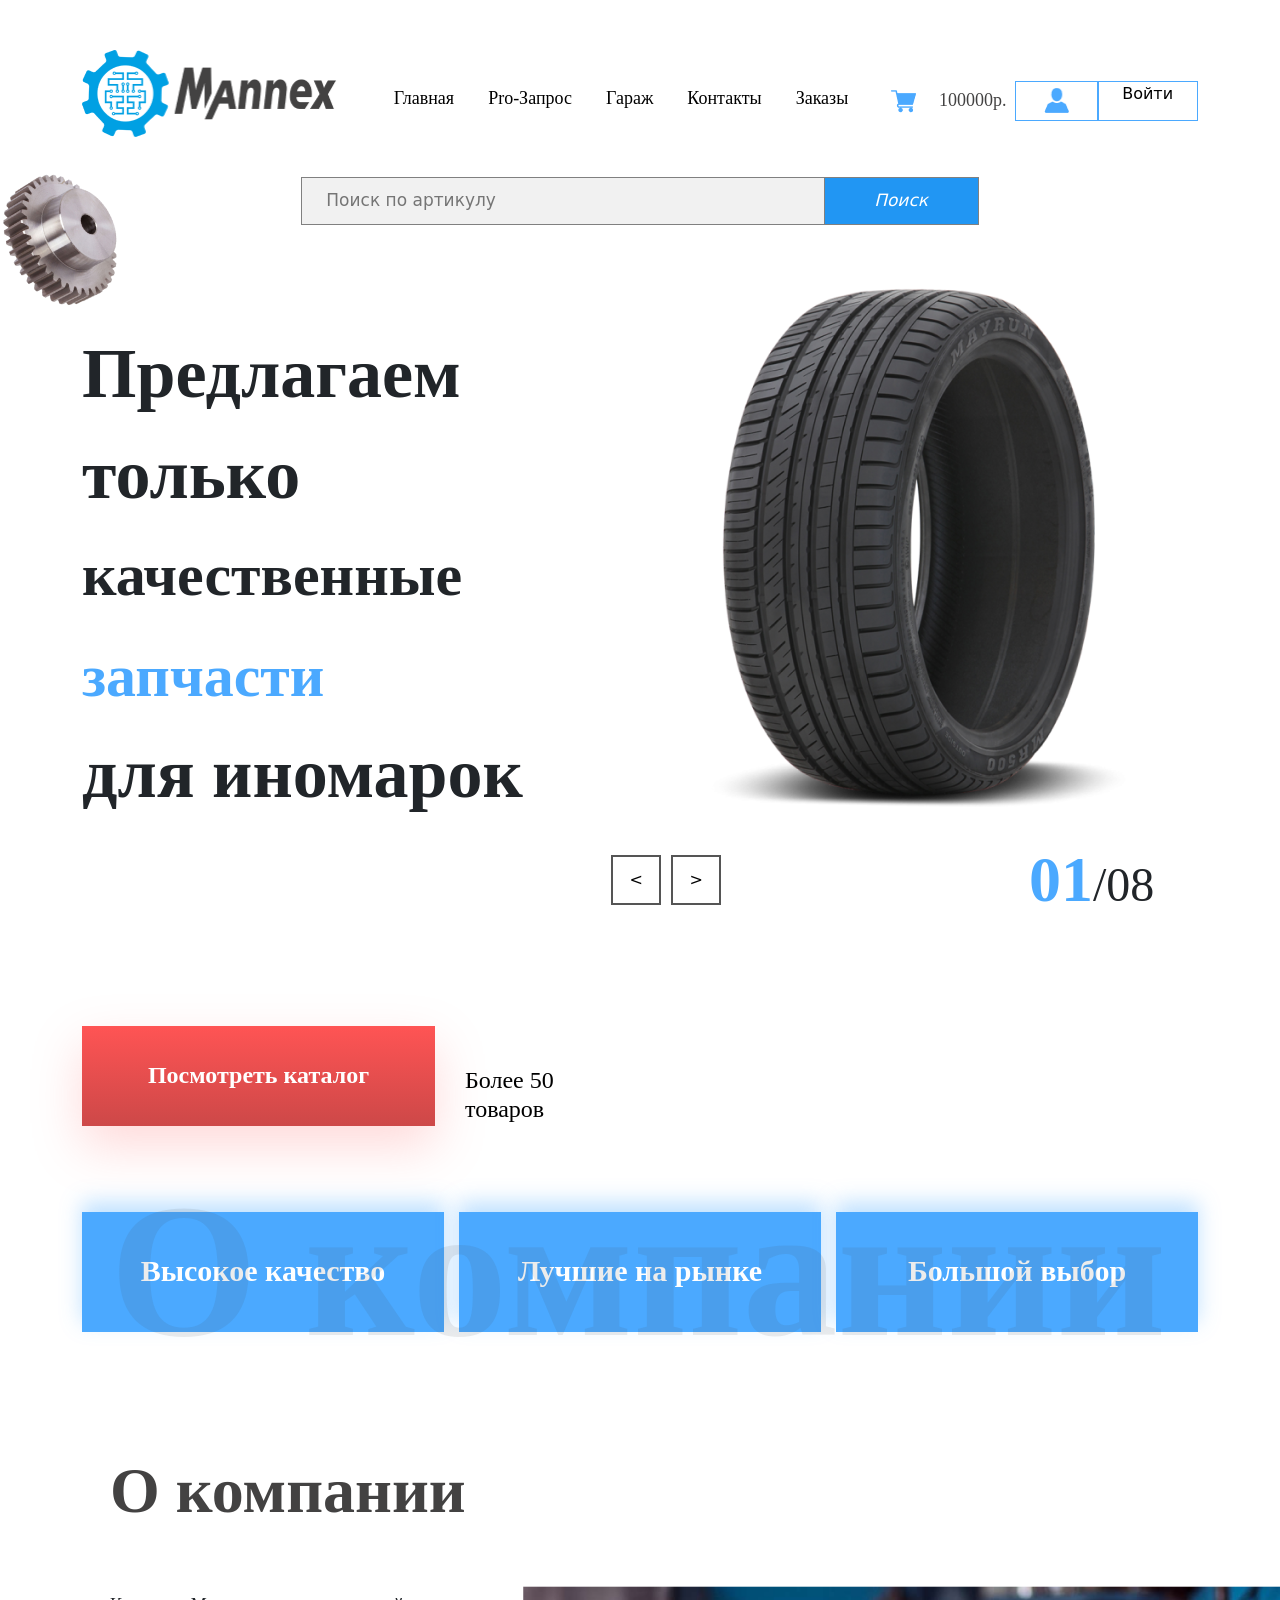
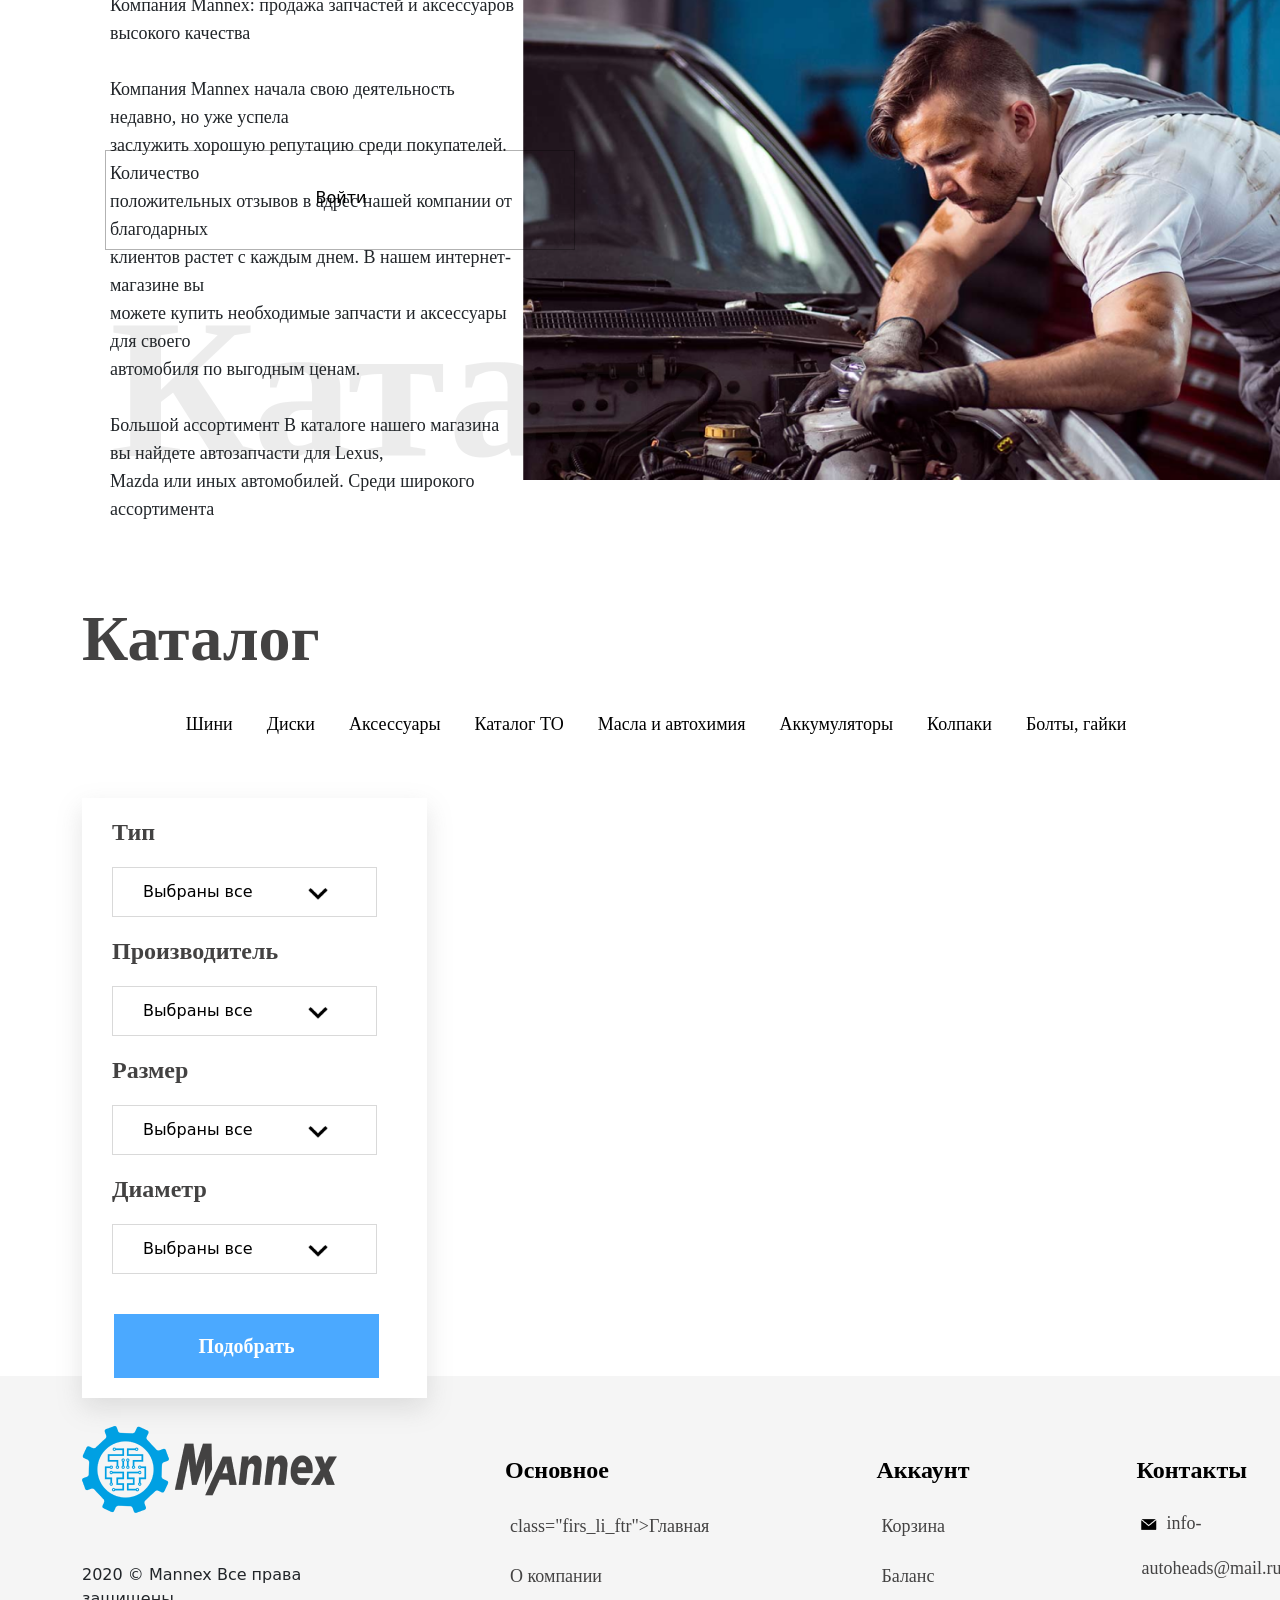
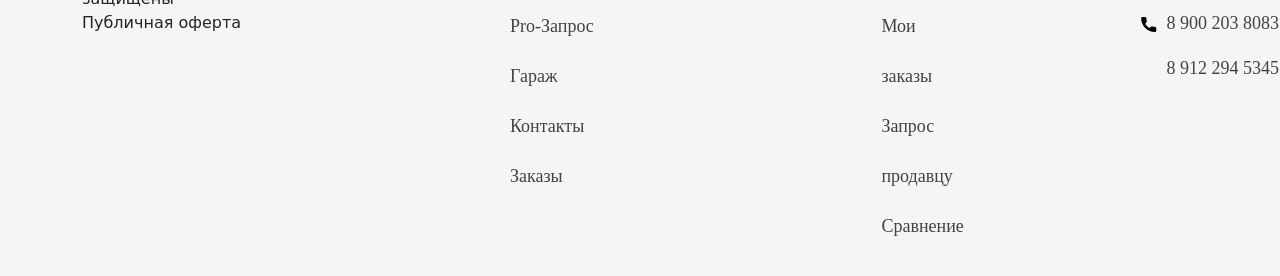
==== index.html @ ed773b3f "mannex" ====
<!DOCTYPE html>
<html lang="en">
<head>
    <meta charset="UTF-8">
    <meta http-equiv="X-UA-Compatible" content="IE=edge">
    <meta name="viewport" content="width=device-width, initial-scale=1.0">
    <link href="https://cdn.jsdelivr.net/npm/bootstrap@5.2.2/dist/css/bootstrap.min.css" rel="stylesheet" integrity="sha384-Zenh87qX5JnK2Jl0vWa8Ck2rdkQ2Bzep5IDxbcnCeuOxjzrPF/et3URy9Bv1WTRi" crossorigin="anonymous">
    <link href="https://fonts.googleapis.com/icon?family=Material+Icons" rel="stylesheet">
    <link rel="stylesheet" href="./Css/homepage.css">
    <title>Mannex</title>
</head>
<body>
    <header class="head_menu">
        <section class="container">
            <div class="menu">
                <div class="logo">
                    <img src="./img/Лого.png" alt="">
                </div>
                <div class="items">
                    <ul>
                        <a class="item_menu" href="/"><li>Главная</li></a>
                        <a class="item_menu" href=""><li>Pro-Запрос</li></a>
                        <a class="item_menu" href="./html/garage_input.html"><li>Гараж</li></a>
                        <a class="item_menu" href="./html/contact.html"> <li>Контакты </li></a>
                        <a class="item_menu" href="./html/empaty_basket.html"><li>Заказы</li></a>                    
                    </ul>
                </div>
                <div class="buy_btn">
                    <div class="mny">
                   <a class="magazin" href=""><img class="user_img2" src="./img/Корзина.png" alt=""></a> 
                   <a href="./html/balance.html" class="balance"><span class="monney">100000p.</span></a> 
                </div>
                    <span>&ensp;</span>
                    <div class="sing_user">
                      <a class="user" href="./html/myinfo.html"><img class="user_img" src="./img/user 1.png" alt=""></a>
                      <a class="sing" href=""><p>Войти</p></a>
                    </div>
                </div>
            </div>
            </div>
            <div class="search_input">
               <form class="example" >
                   <input type="text" placeholder="&ensp; Поиск по артикулу" name="search">
                   <button type="submit"><i>Поиск</i></button>
               </form>
            </div>
        </section> 
         <div class="element">
            <img src="./img/Эелемент.png" alt="">
        </div>
    </header>        
    <main class="container container_2">
        <div class="first_main">
            <div class="btn-h1">
            <h1 class="firs_info"><span class="h80px">Предлагаем только</span> <br>качественные <span class="blue_word">запчасти</span><span class="h80px"><br>для иномарок</h1></span>
            <div class="catalogue_item_1">
                <a class="catalogue_item_1_a" href=""><p>Посмотреть каталог</p></a>
                <a class="catalogue_item_1_a_2" href=""><p>Более 50 товаров</p></a>
            </div></div>
            <div class="product">
                <div class="slider">
                  <img class="slide-img" src="./img/Товар.png" />
                </div>
                <div class="slide-buttons">
                  <button class="prevslide">&#60;</button>
                  <button class="nextslide">&#62;</button>
                  <div class="count-of-slider"></div>
              </div>
                </div>
    </div>
    </div>  
    <div class="catalogue_item">

        <div class="catalogue_2">
            <a class="catalogue_item_2" href=""><p>Высокое качество</p></a>
            <a class="catalogue_item_2" href=""> <p>Лучшие на рынке</p></a>
            <a class="catalogue_item_2" href=""><p>Большой выбор</p></a>       
        </div>
    </div>
    </main>
    <section class=" conatiner_3">
        <div class="hidden_text">
            <h1>О компании</h1>
        </div> 
        <div class="info_1">
            <h1 class="info_1_h1">О компании</h1>
            <br>
            <div class="just">
            <p class="info_1_p">Компания Mannex: продажа запчастей и аксессуаров высокого качества <br>
                        <br>
                Компания Mannex начала свою деятельность недавно, но уже успела <br>
                 заслужить хорошую репутацию среди покупателей. Количество <br>
                  положительных отзывов в адрес нашей компании от благодарных <br>
                   клиентов растет с каждым днем. В нашем интернет-магазине вы <br>
                    можете купить необходимые запчасти и аксессуары для своего <br>
                     автомобиля по выгодным ценам. <br>
                <br>
                Большой ассортимент
                
                В каталоге нашего магазина вы найдете автозапчасти для Lexus, <br>
                 Mazda или иных автомобилей. Среди широкого ассортимента</p>
       <div class="photo_info_1">
            <img src="./img/Фото.png" alt="">
        </div> 
      </div>
      <div class="read_more"><a class="read_more_a" href=""><p>Войти</p></a></div>
    </div>
    </section>
    <section class="container">
        <div class="hidden_text_two">
            <h1>Каталог</h1>
        </div>
        <div class="info_2">
            <h1 class="info_2_h1">Каталог</h1>
        </div>
        <div class="menu_item_two">
            <ul class="item_two">
                <a class="item_two_a" href=""><li class="item_two_li">Шини</li></a>
                <a class="item_two_a" href=""><li class="item_two_li">Диски</li></a>           
                <a class="item_two_a"  href=""><li class="item_two_li">Аксессуары</li></a>
                <a class="item_two_a" href=""><li class="item_two_li">Каталог ТО </li></a>
                <a class="item_two_a" href=""><li class="item_two_li">Масла и автохимия</li></a>
                <a class="item_two_a" href=""><li class="item_two_li">Аккумуляторы</li></a>
                <a class="item_two_a" href=""><li class="item_two_li">Колпаки</li></a>
                <a class="item_two_a" href=""><li class="item_two_li">Болты, гайки</li></a>
            </ul>
        </div> 
    
        <div class="grid_container">
            <div class="grid_menu">
                <div class="one">
                   <label class="name" for="membership">Тип</label>
                   <br>
                   <select name="membership" id="membership">
                    <option value="" selected>Выбраны все</option>
                      <option value="">Летние</option>
                      <option value="">Зимние </option>
                      <option value="">Все сезон </option>
                      <option value="">Для Дождя</option>
                   </select>
                 </div>
                    <div class="one">
                       <label class="name" for="membership">Производитель</label>
                       <br>
                       <select name="membership" id="membership">
                          <option value="" selected>Выбраны все</option>
                          <option value="">Pirelli</option>
                          <option value="">Michlene</option>
                          <option value="">Goodier</option>
                          <option value="">Gastro</option>
                       </select>
                     </div>
                     <div class="one">
                        <label class="name" for="membership">Размер</label>
                        <br>
                        <select name="membership" id="membership">
                           <option value="" selected>Выбраны все</option>
                           <option value="">125</option>
                           <option value="">135</option>
                           <option value="">145</option>
                           <option value="">155</option>
                           <option value="">165</option>
                           <option value="">170</option>
                           <option value="">175</option>
                           <option value="">185</option>
                           <option value="">190</option>
                           <option value="">195</option>
                           <option value="">200</option>
                           <option value="">205</option>
                           <option value="">210</option>
                           <option value="">215</option>
                           <option value="">220</option>
                           <option value="">225</option>
                           <option value="">230</option>
                           <option value="">235</option>
                           <option value="">240</option>
                           <option value="">245</option>
                           <option value="">250</option>
                           <option value="">255</option>
                           <option value="">260</option>
                           <option value="">265</option>
                           <option value="">270</option>
                           <option value="">275</option>
                           <option value="">280</option>
                           <option value="">285</option>
                           <option value="">290</option>
                           <option value="">295</option>
                           <option value="">300</option>
                           <option value="">305</option>
                        </select>
                        <label class="name" for="membership">Диаметр</label>
                        <br>
                        <select name="membership" id="membership">
                           <option value="" selected>Выбраны все</option>
                           <option value="">R13</option>
                           <option value="">R14</option>
                           <option value="">R15</option>
                           <option value="">R16</option>
                           <option value="">R16,5</option>
                           <option value="">R17</option>
                           <option value="">R17,6</option>
                           <option value="">R18</option>
                           <option value="">R18,5</option>
                           <option value="">R19</option>
                           <option value="">R20</option>
                           <option value="">R21</option>
                           <option value="">R22</option>
                           <option value="">R23</option>
                           <option value="">R24</option>
                           <option value="">R25</option>
                           <option value="">R26</option>
                           <option value="">R27</option>
                           <option value="">R28</option>
                           <option value="">R29</option>
                           <option value="">R30</option>
                        </select> 
            <a class="btn_choose_a" href=""><p class="btn_choose">Подобрать</p></a>
            </div>
</div>   
    <div class="bbb">
        <div class="cards-pages-parent">
            <div class="cards">
                <div class="shade"></div>
              </div>
            </div>
            <div class="pagination">
              <div class="pagess"></div>
            </div>
          </div>
            </div>
         </div>      
         
        </div>
</section>
<br>
<br>
<footer>
    <section class="container ftr_container">
        <div class="spec">
        <div class="one_main">
            <img src="./img/Лого.png" alt="" class="logo_footer">
            <p class="logo_p">2020 © Mannex Все права защищены <br>
                              
                Публичная оферта</p>
        </div>
        <div class="footer_first_nav">
            <p class="first_menu_p">Основное</p>
            <ul>
                <a class="first_a_ftr" href="/"><li>class="firs_li_ftr">Главная</li></a>
                <a class="first_a_ftr"  href=""><li class="firs_li_ftr">О компании</li></a>
                <a class="first_a_ftr"  href=""><li class="firs_li_ftr">Pro-Запрос</li></a>
                <a class="first_a_ftr"  href="./html/garage.button.html"><li class="firs_li_ftr">Гараж</li></a>
                <a class="first_a_ftr"  href="./html/contact.html"><li class="firs_li_ftr">Контакты</li></a>   
                <a class="first_a_ftr"  href="./html/empaty_basket.html"><li class="firs_li_ftr">Заказы</li></a>        
            </ul>
        </div>
        <div class="footer_first_nav">
            <p class="first_menu_p">Аккаунт</p>
            <ul>
                <a class="first_a_ftr" href="./html/empaty_basket.html"><li class="firs_li_ftr">Корзина</li></a>
                <a class="first_a_ftr"  href="./html/balance.html"><li class="firs_li_ftr">Баланс</li></a>
                <a class="first_a_ftr"  href="./html/empaty_basket.html"><li class="firs_li_ftr">Мои заказы</li></a>
                <a class="first_a_ftr"  href=""><li class="firs_li_ftr">Запрос продавцу </li></a> 
                <a class="first_a_ftr"  href=""><li class="firs_li_ftr">Сравнение</li></a>        
            </ul>
        </div>
        <div class="contact">
            <p class="contact_p">Контакты</p>
            <div class="ooo">
           <a href="mail_a" class="mail_a"> <img class="mail" src="./img/mail 1.png" alt="">&ensp;info-autoheads@mail.ru</a>
            <a href="" class="phone_a"><img src="./img/Vector (1).png" alt="" class="phone">&ensp;8 900 203 8083<br><span class="sec">8 912 294 5345</span></a> 
               
      </div> </div> </div>
    </section> 
</footer>
  <script>
        let sing=document.querySelector('.sing');
        sing.innerText=JSON.parse(localStorage.getItem('user')) ? JSON.parse(localStorage.getItem('user')).firstName :  'Войти'
  </script>
<script src="./Js/script.js"></script>

</body>
</html>
---- Css/homepage.css ----
* {
  margin: 0;
  padding: 0;
}

.head_menu {
  margin-top: 50px;
  display: flex;
  justify-content: space-between;
  align-items: center;
}

.menu {
  display: flex;
  justify-content: space-between;
  flex-direction: row;
}

.logo img {
  width: 255px;
  height: 87px;
}

.monney {
  font-family: Gilroy;
  font-size: 18px;
  font-weight: 400;
  line-height: 21px;
  letter-spacing: 0em;
  text-align: left;
}

.items ul {
  display: flex;
  flex-direction: row;
  font-family: Gilroy;
  font-size: 18px;
  font-weight: 400;
  letter-spacing: 0em;
  text-align: left;
  list-style: none;
  margin-top: 25px;
}

.item_menu {
  text-decoration: none;
  color: #000;
  padding: 9.5px 17px;
}

.item_menu:hover {
  text-decoration: none;
  color: #fff;
  background: #4ba9ff;
  padding: 9.5px 17px;
}

.sing_user {
  width: 183.4px;
  height: 40px;
  display: flex;
  flex-direction: row;
}

.buy_btn {
  display: flex;
  flex-direction: row;
  justify-content: center;
  align-items: center;
  text-align: center;
  margin-top: 15px;
}

.user_img {
  width: 25px;
  height: 25px;
  margin-top: 6px;
}

.user {
  width: 83px;
  height: 23px;
  border: 1px solid #4ba9ff;
  background-color: none;
  cursor: pointer;
  padding-bottom: 38px;
}

.magazin {
  border: 1px solid #fff;
  margin-top: 8px;
  padding: 10px 17px;
}

.magazin:hover {
  border: 1px solid #fff;
  margin-top: 8px;
  background-color: lightgray;
  padding: 10px 17px;
}

.user:hover {
  border: 1px solid #4ba9ff;
  background-color: lightgray;
  cursor: pointer;
  padding-bottom: 38px;
}

.sing {
  text-align: center;
  align-items: center;
  color: #000;
  text-decoration: none;
  border: 1px solid #4ba9ff;
  padding-bottom: 38px;
  height: 40px;
  width: 100px;
}

.sing:hover {
  text-decoration: none;
  color: #fff;
  background-color: #4ba9ff;
  border: 1px solid #4ba9ff;
  padding-bottom: 38px;
}

.sing p {
  margin-top: 6px;
}

.search_input {
  display: flex;
  justify-content: center;
  align-items: center;
  margin-top: 40px;
}

form.example input[type="text"] {
  padding: 10px;
  font-size: 17px;
  border: 1px solid grey;
  float: left;
  width: 523.19px;
  background: #f1f1f1;
}

form.example button {
  float: left;
  width: 153.93px;
  padding: 10px;
  background: #2196f3;
  color: white;
  font-size: 17px;
  border: 1px solid grey;
  border-left: none;
  cursor: pointer;
}

form.example button:hover {
  background: #0b7dda;
}

form.example::after {
  content: "";
  clear: both;
  display: table;
}

.element {
  position: absolute;
  width: 187.52px;
  height: 187.52px;
  left: -25px;
  top: 100px;
  object-fit: cover;
}

.first_main {
  display: flex;
  justify-content: space-between;
  flex-direction: row;
  margin-top: 20px;
}

.slider {
  width: 595.5px;
}

.slide-buttons {
  display: flex;
  gap: 10px;
  align-items: center;
  
}

.count-of-slider{
  margin-left: 50%;
}

.prevslide {
  width: 50px;
  height: 50px;
  background-color: white;
  color: black;
  border: 2px solid #555555;
}

.prevslide:hover {
  width: 50px;
  height: 50px;
  background-color: #4ba9ff;
  color: white;
}

.nextslide {
  width: 50px;
  height: 50px;
  background-color: white;
  color: black;
  border: 2px solid #555555;
}

.nextslide:hover {
  width: 50px;
  height: 50px;
  background-color: #4ba9ff;
  color: white;
}

.activ_item {
  font-family: "Montserrat";
  font-style: normal;
  font-weight: 600;
  font-size: 64px;
  line-height: 78px;
  color: #4ba9ff;
}

.slider_items_length {
  font-family: "Montserrat";
  font-size: 48px;
  font-weight: 400;
  line-height: 59px;
}

.first_main h1 {
  font-family: "Gilroy";
  font-size: 60px;
  font-weight: 900;
  line-height: 97px;
  margin-top: 80px;
}

.h80px {
  font-size: 70px;
  font-weight: 700;
}

.blue_word {
  color: #4ba9ff;
}

.catalogue_item_1 {
  display: flex;
  flex-direction: row;
  margin-top: 200px;
}

.catalogue_item_1 a {
  text-decoration: none;
}

.catalogue_item_1_a {
  text-align: center;
  background: linear-gradient(180deg, #ff5454 0%, #cd4848 100%);
  box-shadow: 0px 20px 50px rgba(255, 129, 129, 0.3);
  width: 420px;
  height: 100px;
  cursor: pointer;
}

.catalogue_item_1_a:hover {
  text-align: center;
  background: green;
  box-shadow: 0px 20px 50px rgba(255, 129, 129, 0.3);
  width: 420px;
  height: 100px;
  cursor: pointer;
}

.catalogue_item_1_a p {
  font-family: "Gilroy";
  font-style: normal;
  font-weight: 700;
  font-size: 24px;
  line-height: 29px;
  color: #fff;
  margin-top: 35px;
}

.catalogue_item_1_a_2 {
  color: #000;
  font-family: "Montserrat";
  font-style: normal;
  font-weight: 300;
  font-size: 24px;
  line-height: 29px;
  margin-left: 30px;
}

.catalogue_item_1_a_2 p {
  margin-top: 40px;
}

.catalogue_item_1_a_2:hover {
  color: green;
}

.catalogue_2 {
  display: flex;
  flex-direction: row;
  gap: 15px;
  margin-top: 72.36px;
}

.catalogue_item_2 {
  width: 470px;
  height: 120.64px;
  background: #4ba9ff;
  text-decoration: none;
  box-shadow: 0px -10px 20px rgba(75, 169, 255, 0.35);
}

.catalogue_item_2 p {
  font-family: "Montserrat";
  font-style: normal;
  font-weight: 600;
  font-size: 30px;
  line-height: 37px;
  color: #ffffff;
  display: flex;
  justify-content: center;
  text-align: center;
  margin-top: 40px;
}

.catalogue_item_2:hover {
  width: 470px;
  height: 120.64px;
  background: green;
  color: #fff;
  text-decoration: none;
  box-shadow: 0px -10px 20px rgba(75, 169, 255, 0.35);
}

.catalogue_item {
  flex-direction: column;
}

.info_1_h1 {
  font-family: "Gilroy";
  font-style: normal;
  font-weight: 700;
  font-size: 64px;
  line-height: 77px;
  color: #434242;
}

.hidden_text h1 {
  position: absolute;
  width: 1151.2px;
  height: 241.89px;
  left: 110px;
  top: 1150px;
  font-family: "Gilroy";
  font-style: normal;
  font-weight: 700;
  font-size: 190px;
  line-height: 242px;
  cursor: default;
  color: rgba(67, 66, 66, 0.1);
}

.info_1 {
  margin-top: 120px;
  margin-left: 110px;
}

.info_1_p {
  margin-top: 30px;
  width: 800px;
  height: 377.83px;
  font-family: "Gilroy";
  font-style: normal;
  font-weight: 500;
  font-size: 18px;
  line-height: 28px;
  flex-direction: column;
}

.photo_info_1 img {
  width: 756.72px;
  height: 493.25px;
  margin-top: 25px;
}

.just {
  display: flex;
  flex-direction: row;
}

.read_more {
  box-sizing: border-box;
  position: absolute;
  width: 470px;
  height: 99.96px;
  left: 105px;
  top: 1750px;
  border: 1px solid rgba(0, 0, 0, 0.3);
}

.read_more_a {
  width: 470px;
  height: 99.96px;
  text-decoration: none;
  color: #000;
  display: flex;
  justify-content: center;
  align-items: center;
  text-align: center;
  padding-top: 10px;
}

.read_more_a:hover {
  width: 470px;
  height: 99.96px;
  text-decoration: none;
  color: #fff;
  background-color: green;
  display: flex;
  justify-content: center;
  align-items: center;
  text-align: center;
  padding-top: 10px;
}

.hidden_text_two h1 {
  position: absolute;
  width: 1151.2px;
  height: 242px;
  left: 110px;
  top: 1818px;
  font-family: "Gilroy";
  font-style: normal;
  font-weight: 700;
  font-size: 200px;
  line-height: 242px;
  margin-top: 50px;
  cursor: default;
  color: rgba(67, 66, 66, 0.1);
}

.info_2_h1 {
  font-family: "Gilroy";
  font-style: normal;
  font-weight: 700;
  font-size: 64px;
  line-height: 77px;
  color: #434242;
  margin-top: 120px;
}

.menu.item_two {
  font-family: "Gilroy";
  display: flex;
  flex-direction: row;
  font-style: normal;
  font-weight: 400;
  font-size: 18px;
  line-height: 21px;
  color: #ffffff;
}

.item_two {
  display: flex;
  justify-content: center;
  flex-direction: row;
  font-family: Gilroy;
  font-size: 18px;
  font-weight: 400;
  letter-spacing: 0em;
  list-style: none;
  margin-top: 25px;
}

.item_two_a {
  display: flex;
  flex-direction: row;
  list-style: none;
  text-decoration: none;
  color: #000;
  padding: 9.5px 17px;
}

.item_two_a:hover {
  text-decoration: none;
  color: #fff;
  background: #4ba9ff;
  padding: 9.5px 17px;
}

.grid_container {
  display: grid;
  grid-template-columns: repeat(auto-fill, minmax(200px, 325px));
  gap: 20px;
  margin-top: 50px;
}

.items_grid {
  display: flex;
  flex-direction: column;
  justify-content: center;
  background: #ffffff;
  border: 1px solid #a6a6a6;
  margin-left: 20px;
}

.grid_menu {
  margin-bottom: -70px;
  height: 600px;
  width: 345px;
  border: none;
  background: #ffffff;
  box-shadow: 0px 10px 25px rgba(119, 119, 119, 0.2);
}

.grid_left {
  margin-left: 365px;
}

.grid_img {
  align-self: center;
  width: 80%;
  height: auto;
}

.grid_h3 {
  font-family: "Gilroy";
  font-style: normal;
  font-weight: 700;
  font-size: 36px;
  line-height: 44px;
  margin-left: 20px;
  color: #000000;
}

.grid_p {
  font-family: "Gilroy";
  font-style: normal;
  font-weight: 400;
  font-size: 18px;
  line-height: 21px;
  margin-left: 20px;
  color: #000000;
}

.item_info {
  display: flex;
  flex-direction: row;
  object-fit: cover;
  justify-content: space-around;
  margin-top: 50px;
}

.price {
  height: 25px;
  width: 80px;
  color: #fff;
  text-align: center;
  background: #4ba9ff;
}

.teller {
  height: 25px;
  width: 80px;
  left: 150.41650390625px;
  top: 420.511962890625px;
  border-radius: 0px;
}

.buy {
  height: 25.57832145690918px;
  width: 24.16673469543457px;
  left: 0px;
  top: 1.513671875px;
  border-radius: 0px;
}

.first_choose_p {
  font-family: "Gilroy";
  font-style: normal;
  font-weight: 600;
  font-size: 24px;
  line-height: 29px;
  color: #434242;
  margin-top: 20px;
}

.first_choose_li {
  width: 265.31px;
  height: 50px;
  background: #ffffff;
  list-style: none;
  text-decoration: none;
  border: 1px solid rgba(67, 66, 66, 0.2);
}

.first_choose {
  font-family: "Gilroy";
  font-style: normal;
  font-weight: 400;
  font-size: 18px;
  line-height: 21px;
  color: #434242;
  text-decoration: none;
}

.first_choose:hover {
  font-family: "Gilroy";
  font-style: normal;
  font-weight: 400;
  font-size: 18px;
  line-height: 21px;
  text-decoration: none;
  color: #434242;
}

.btn_choose {
  justify-content: center;
  text-align: center;
  align-items: center;
  width: 265px;
  height: 63.83px;
  left: 280px;
  top: 2666.54px;
  margin: 40px 32px;
  background: #4ba9ff;
  padding-top: 20px;
}

.btn_choose_a {
  font-family: "Gilroy";
  font-style: normal;
  font-weight: 700;
  font-size: 20px;
  line-height: 24px;
  text-decoration: none;
  color: #ffffff;
}

.btn_choose_a:hover {
  font-family: "Gilroy";
  font-style: normal;
  font-weight: 700;
  font-size: 20px;
  line-height: 24px;
  text-decoration: none;
  color: #000;
}

#membership {
  margin-left: 30px;
  width: 265.31px;
  height: 50px;
  border: 1px solid rgba(67, 66, 66, 0.2);
  appearance: none;
  background: transparent;
  background: url(../img/Vector.png);
  background-position-x: 80%;
  background-position-y: 20px;
  background-repeat: no-repeat;
  background-size: 20px;
  padding-left: 30px;
}

.name {
  margin: 20px 30px;
  font-family: "Gilroy";
  font-style: normal;
  font-weight: 600;
  font-size: 24px;
  line-height: 29px;
  color: #434242;
}

footer {
  height: 500px;
  background: #f5f5f5;
}

.ftr_container {
  display: flex;
  flex-direction: row;
}

.ooo {
  display: flex;
  flex-direction: column;
  justify-content: center;
  gap: 10px;
}

.spec {
  display: flex;
  flex-direction: row;
  justify-content: space-between;
  margin-top: 50px;
  gap: 140px;
}

.first_menu_p {
  font-family: "Gilroy";
  font-style: normal;
  font-weight: 600;
  font-size: 24px;
  line-height: 29px;
  color: #000000;
  margin-top: 30px;
  margin-left: 27px;
}

.first_a_ftr {
  display: flex;
  list-style: none;
  text-decoration: none;
  font-family: "Gilroy";
  font-style: normal;
  line-height: 50px;
  font-weight: 400;
  font-size: 18px;
  color: #434242;
}

.contact_p {
  font-family: "Gilroy";
  font-style: normal;
  font-weight: 600;
  font-size: 24px;
  line-height: 29px;
  color: #000000;
  margin-top: 30px;
  margin-left: 27px;
}

.phone_a {
  text-decoration: none;
  font-family: "Gilroy";
  font-style: normal;
  font-weight: 400;
  font-size: 18px;
  line-height: 21px;
  text-decoration: none;
  list-style: none;
  line-height: 45px;
  margin-left: 32px;
  color: #434242;
}

.phone_a:hover {
  font-family: "Gilroy";
  font-style: normal;
  font-weight: 400;
  font-size: 18px;
  line-height: 21px;
  text-decoration: none;
  list-style: none;
  line-height: 45px;
  color: #2196f3;
}

.mail_a {
  font-family: "Gilroy";
  font-style: normal;
  font-weight: 400;
  font-size: 18px;
  line-height: 21px;
  text-decoration: none;
  list-style: none;
  line-height: 45px;
  margin-left: 32px;
  color: #434242;
}

.mail_a:hover {
  font-family: "Gilroy";
  font-style: normal;
  font-weight: 400;
  font-size: 18px;
  line-height: 21px;
  text-decoration: none;
  list-style: none;
  line-height: 45px;
  color: #2196f3;
}

.logo_p {
  margin-top: 50px;
}

.sec {
  margin-left: 25px;
}

/*  Контакты */

.margin_head {
  margin: 50px 0;
}

.head_h1 {
  font-family: Gilroy;
  font-size: 64px;
  font-weight: 700;
  line-height: 77px;
  letter-spacing: 0em;
  text-align: left;
}

.main_p {
  display: contents;
  justify-content: center;
  align-items: center;
  font-family: Gilroy;
  font-size: 24px;
  font-weight: 500;
  line-height: 28px;
  text-align: left;
}

.tel_contact {
  font-family: Gilroy;
  font-size: 18px;
  font-weight: 400;
  line-height: 21px;
  letter-spacing: 0em;
  text-align: left;
  text-decoration: none;
  color: #000;
}

.tel_contact:hover {
  font-family: Gilroy;
  font-size: 18px;
  font-weight: 400;
  line-height: 21px;
  letter-spacing: 0em;
  text-align: left;
  text-decoration: none;
  color: #4ba9ff;
}

.main_p p {
  margin: 100px 0px 100px 350px;
}
/* end of Контакты*/

/* Гараж */

.head_h1_garage_1 {
  font-family: "Gilroy";
  font-style: normal;
  font-weight: 700;
  font-size: 64px;
  line-height: 77px;
  color: #434242;
  padding-bottom: 100px;
}

.build_car {
  text-decoration: none;
  padding: 35.5px 72px;
  background: linear-gradient(180deg, #ff5454 0%, #cd4848 100%);
  box-shadow: 0px 20px 50px rgba(255, 129, 129, 0.3);
  color: #fff;
  margin-left: 100px;
}

.build_car:hover {
  padding: 35.5px 72px;
  background: green;
  color: #fff;
}

.lambo_icon {
  position: absolute;
  width: 195.6px;
  height: 115px;
  left: 455px;
  top: 523.27px;
}

.lambo {
  margin-bottom: 200px;
}

.head_h1_garage_ {
  font-family: "Gilroy";
  font-style: normal;
  font-weight: 700;
  font-size: 64px;
  line-height: 77px;
  color: #434242;
  padding-bottom: 50px;
}

.head_p_garage {
  font-family: "Gilroy";
  font-style: normal;
  font-weight: 500;
  font-size: 24px;
  line-height: 28px;
  color: #000000;
}

.input_garage {
  gap: 30px;
  box-sizing: border-box;
  width: 429px;
  height: 100px;
  border: 1px solid rgba(67, 66, 66, 0.5);
}

.two_select {
  margin-left: 237px;
  padding-bottom: 20px;
}

.input_garage_lang {
  box-sizing: border-box;
  width: 1295px;
  height: 100px;
  border: 1px solid rgba(67, 66, 66, 0.5);
}

.garage_table {
  padding-bottom: 20px;
}

#mark {
  width: 429px;
  height: 100px;
  border: 1px solid rgba(67, 66, 66, 0.5);
  appearance: none;
  background: transparent;
  background: url(../img/Vector.png);
  background-position-x: 90%;
  background-position-y: 45px;
  background-repeat: no-repeat;
  background-size: 20px;
  padding-left: 30px;
}

.btn_photo {
  display: flex;
  align-items: center;
  text-align: center;
  margin: 50px 490px;
}

.btn_photo_ {
  display: flex;
  text-align: center;
  align-items: center;
  text-decoration: none;
  width: 300px;
  height: 50px;
  background: #a6a6a6;
  color: #fff;
  padding-left: 20px;
}

.btn_photo_:hover {
  display: flex;
  text-align: center;
  align-items: center;
  text-decoration: none;
  width: 300px;
  height: 50px;
  background: green;
  color: #fff;
  padding-left: 20px;
}

.pic {
  margin-top: -15px;
  margin-left: -50px;
  padding: 10px;
  color: #000;
}

.add_btn {
  width: 265px;
  height: 63.83px;
  margin: 50px 520px;
  padding: 20.5px 86.5px;
  text-decoration: none;
  background: #4ba9ff;
  color: #fff;
}

.add_btn:hover {
  width: 265px;
  height: 63.83px;
  padding: 20.5px 86.5px;
  text-decoration: none;
  background: green;
  color: #fff;
}

.submit {
  width: 265px;
  height: 63.83px;
  margin: 5% 34%;
  padding: 20.5px;
  text-decoration: none;
  background: #4ba9ff;
  color: #fff;
  border: none;
}

.submit:hover {
  width: 265px;
  height: 63.83px;
  text-align: center;
  padding: 20.5px;
  text-decoration: none;
  background: green;
  color: #fff;
  border: none;
}

.worning {
  width: 500px;
  margin: 50px 400px;
  text-align: center;
}

.worning_p {
  font-family: "Gilroy";
  font-style: normal;
  font-weight: 400;
  font-size: 15px;
  line-height: 17px;
  color: #000000;
}

.worning_p_2 {
  font-family: "Gilroy";
  font-style: normal;
  text-align: center;
  font-weight: 400;
  font-size: 15px;
  line-height: 17px;
  color: #000000;
}

.red {
  color: #ff8181;
}

.items-garage-img {
  display: flex;
  align-items: center;
  justify-content: center;
}

h3 {
  display: flex;
  justify-content: flex-start;
  text-align: start;
  font-family: "Gilroy";
  font-style: normal;
  font-weight: 700;
  font-size: 36px;
  color: #000000;
}

.items-garage-p {
  display: flex;
  align-items: center;
  justify-content: center;
  font-family: "Gilroy";
  font-style: normal;
  font-weight: 400;
  font-size: 18px;
  color: #000000;
}

.grid-container-garage {
  height: 700px;
  display: grid;
  grid-template-columns: repeat(4, 325px);
  grid-row: repeat(2, 520px);
  gap: 10px;
  justify-content: space-evenly;
}

.items-garage {
  display: grid;
  justify-content: center;
  border: 1px solid #a6a6a6;
  background-color: white;
}

.lambo_icon-2 {
  position: absolute;
  width: 195.6px;
  height: 115px;
  left: 455px;
  top: 1230.27px;
}

.lambo-2 {
  margin-bottom: 200px;
}

.btn_info_a {
  width: 265px;
  height: 64px;
  padding: 25px 64px;
  color: #fff;
  text-decoration: none;
  background: #4ba9ff;
}

.btn_info_a:hover {
  width: 265px;
  height: 64px;
  padding: 25px 64px;
  color: #fff;
  text-decoration: none;
  background: green;
}

.sad_icon {
  font-family: "Gilroy";
  font-style: normal;
  font-weight: 400;
  font-size: 24px;
  line-height: 28px;
  text-align: center;
  color: rgba(75, 169, 255, 0.5);
}

.sad_img {
  padding-bottom: 50px;
}

.main_p_info {
  margin-top: 70px;
}

.info_ {
  width: 675px;
  display: flex;
  flex-direction: row;
  justify-content: space-between;
  gap: 30px;
  align-items: center;
  margin-left: 20%;
}

.info_p_1 {
  font-family: "Gilroy";
  font-style: normal;
  font-weight: 600;
  font-size: 24px;
  line-height: 29px;
  color: #000000;
}

.info_p_ {
  font-family: "Gilroy";
  font-style: normal;
  font-weight: 600;
  font-size: 24px;
  line-height: 29px;
  color: #000000;
}

.info_btn {
  display: flex;
  justify-content: center;
  align-items: center;
  text-align: center;
  width: 265px;
  height: 64px;
  padding: 25px 64px;
  margin: 10% 40%;
  color: #fff;
  text-decoration: none;
  background: #4ba9ff;
}

.info_btn:hover {
  width: 265px;
  height: 64px;
  padding: 25px 64px;
  color: #fff;
  text-decoration: none;
  background: green;
}

.main_p_info_change {
  width: 872px;
  height: 64px;
  margin: 10% 20%;
}

.info_input_changes {
  width: 265px;
  height: 63.83px;
  margin: 9px;
}

.info_btn_change {
  display: flex;
  justify-content: center;
  align-items: center;
  text-align: center;
  width: 265px;
  height: 64px;
  margin-left: 34%;
  margin-top: 20px;
  padding: 25px 64px;
  color: #fff;
  text-decoration: none;
  background: #4ba9ff;
}

.info_btn_change:hover {
  width: 265px;
  height: 64px;
  padding: 25px 64px;
  color: #fff;
  text-decoration: none;
  background: green;
}

.worning_change {
  display: flex;
  justify-content: center;
  align-items: center;
  text-align: center;
  margin-left: 120px;
  margin-top: 20px;
}

.p-sing {
  font-family: Gilroy;
  font-size: 18px;
  font-weight: 400;
  line-height: 21px;
  letter-spacing: 0em;
  text-align: left;
}

.main_p_info_change_sing {
  display: flex;
  flex-direction: column;
  justify-content: center;
  align-items: center;
  text-align: center;
}

.info_input_sing {
  display: flex;
  justify-content: center;
  align-items: center;
  flex-direction: column;
}

.info_input_changes_sing {
  width: 265px;
  height: 63.83px;
  border: 1px solid rgba(67, 66, 66, 0.5);
  margin-left: 85px;
}

.main_p_info_change_sing {
  display: flex;
}

.info_btn_change_sing {
  display: flex;
  justify-content: center;
  align-items: center;
  text-align: center;
  width: 265px;
  height: 64px;
  padding: 25px 64px;
  margin-left: 85px;
  color: #fff;
  text-decoration: none;
  background: #4ba9ff;
}

.info_btn_change_sing:hover {
  width: 265px;
  height: 64px;
  padding: 25px 64px;
  color: #fff;
  text-decoration: none;
  background: green;
}

.worning_change_sing {
  font-family: Gilroy;
  font-size: 15px;
  font-weight: 400;
  line-height: 17px;
  letter-spacing: 0em;
  text-align: center;
  margin-left: 75px;
  padding-bottom: 50px;
}

.span_green_a {
  text-decoration: none;
  color: #48d339;
}

.span_green_a:hover {
  text-decoration: none;
  color: #4ba9ff;
}

.balance {
  text-decoration: none;
  color: #434242;
}

.balance:hover {
  text-decoration: none;
  color: #4ba9ff;
}

.head_main_balance {
  width: 546.24px;
  height: 76.97px;
  display: flex;
  flex-direction: row;
  justify-content: space-between;
}

.head_p_balance {
  font-family: "Gilroy";
  font-style: normal;
  font-weight: 700;
  font-size: 36px;
  line-height: 44px;
  color: #48d399;
  margin-top: 25px;
}

.history {
  width: 100px;
  width: 50px;
  font-family: "Gilroy";
  font-style: normal;
  font-weight: 500;
  font-size: 24px;
  line-height: 28px;
  margin-top: 40px;
  color: #000000;
}

.main_p_balance {
  height: 31px;
  box-sizing: border-box;
  border: 1px solid #4ba9ff;
}

.balance_item_bold {
  font-family: Gilroy;
  font-style: normal;
  font-weight: 600;
  font-size: 24px;
  line-height: 29px;
  color: #000000;
  border: 1px solid #4ba9ff;
}

.balance-item_input {
  border: none;
  width: 80px;
}

.balance_item {
  width: 125px;
  border: none;
}

.balance_item_smoll {
  width: 100px;
  border: none;
  border-right: 1px solid #4ba9ff;
}

.balance_th_bold {
  font-family: "Gilroy";
  font-style: normal;
  font-weight: 500;
  font-size: 24px;
  line-height: 28px;
  width: 103px;
  border: 1px solid red;
  color: #000000;
}

.balance_th {
  font-family: "Gilroy";
  font-style: normal;
  font-weight: 500;
  font-size: 24px;
  line-height: 28px;

  color: #000000;
  border: none;
  width: 80px;
}

.balance_item_smoll {
  width: 100px;
  border: none;
  border-right: 1px solid #4ba9ff;
}

.balance_tr {
  box-sizing: border-box;
  border: none;
  border-bottom: 1px solid black;
}

.balance_th_smoll {
  border: none;
  border-right: 1px solid red;
  border: none;
  border-bottom: 1px solid black;
}

.order {
  display: flex;
  flex-direction: column;
  border: none;
  border-bottom: 1px solid black;
}

.one_t {
  width: 100px;
  border: none;
  border-bottom: 1px solid black;
}

.two_t {
  width: 92px;
  border: none;
  border-bottom: 1px solid black;
}

.three_t {
  width: 117px;
  border: none;
  border-bottom: 1px solid black;
}

.four_t {
  width: 97px;
  border: none;
  border-bottom: 1px solid black;
}

.five_t {
  width: 282px;
  border: none;
  border-bottom: 1px solid black;
}

.six_t {
  width: 143px;
  border: none;
  border-bottom: 1px solid black;
}

.seven_t {
  width: 281px;
  border: none;
  border-bottom: 1px solid black;
}

.eight_t {
  width: 111px;
  border: none;
  border-bottom: 1px solid black;
}
.last_empty {
  border: none;
  border-bottom: 1px solid black;
  width: 70px;
}

.up_btn_order,
.down_btn_order {
  border: none;
  background: #fff;
}

.balance-plus {
  display: flex;
  justify-content: center;
  align-items: center;
  text-align: center;
  margin-left: 40%;
  margin-bottom: 20px;
  width: 265px;
  height: 64px;
}

.balance_btn {
  display: flex;
  justify-content: center;
  align-items: center;
  text-align: center;
  width: 265px;
  height: 64px;
  margin-left: 40%;
  padding: 25px 64px;
  color: #fff;
  text-decoration: none;
  background: #4ba9ff;
}

.balance_btn:hover {
  width: 265px;
  height: 64px;
  padding: 25px 64px;
  color: #fff;
  text-decoration: none;
  background: green;
}

.order-tr {
  width: 1300px;
  display: flex;
  flex-direction: row;
  box-sizing: border-box;
  border: 1px solid black;
  height: 100px;
  gap: 20px;
}

.xxx {
  display: flex;
  flex-direction: column;
  justify-content: space-around;
  text-align: center;
  align-items: center;
}

.xxxx {
  display: flex;
  flex-direction: column;
  text-align: center;
  align-items: center;
  margin-top: 15px;
}

.www {
  padding-left: 20px;
}

.m {
  margin-top: 14px;
}

.emp {
  width: 45px;
}

.order-input {
  width: 99.86px;
  height: 30px;
  background: #ffffff;
  border: 1px solid #434242;
  background-image: url(./img/loop.png);
  background-repeat: no-repeat;
  background-position-x: 92%;
  background-position-y: 3px;
  background-size: 20px;
}

.order-input-big {
  width: 149.79px;
  height: 30px;
  background: #ffffff;
  border: 1px solid #434242;
  background-image: url(./img/loop.png);
  background-repeat: no-repeat;
  background-position-x: 92%;
  background-position-y: 3px;
  background-size: 20px;
}

.order-label {
  font-weight: 600;
  font-size: 24px;
  line-height: 29px;
  color: #000000;
}

#order-select {
  width: 79.89px;
  height: 30px;
  background: #ffffff;
  border: 1px solid #434242;
  margin-bottom: 10px;
  appearance: none;
  background: transparent;
  background-image: url(../img/Корзина.png);
  background-repeat: no-repeat;
  background-position-x: 92%;
  background-position-y: 7px;
  background-size: 20px;
}

.red-td {
  font-family: "Montserrat";
  font-style: normal;
  font-weight: 400;
  font-size: 15px;
  line-height: 18px;
  text-decoration-line: underline;
  color: #ff5454;
  margin-left: 10px;
}

.black-td {
  font-family: "Montserrat";
  font-style: normal;
  font-weight: 400;
  font-size: 15px;
  line-height: 18px;
  color: #000000;
  margin-left: 70px;
}

.order-tr-a {
  height: 50px;
  display: flex;
  align-items: center;
  text-align: end;
  justify-content: space-a round;
  padding-top: 10px;
  background: #eeeeee;
  border: 1px solid #a6a6a6;
}

.cancel-btn {
  font-family: "Gilroy";
  font-style: normal;
  font-weight: 700;
  font-size: 12px;
  line-height: 15px;
  color: #ffffff;
}

.bbb {
  flex-direction: row;
  display: flex;
  margin-left: 30px;
}

.frm {
  display: flex;
  justify-content: center;
  flex-direction: column;
}

.submit_r {
  width: 265px;
  height: 63.83px;
  margin: 5% 38%;
  padding: 20.5px;
  text-decoration: none;
  background: #4ba9ff;
  color: #fff;
  border: none;
}

.submit_r:hover {
  width: 265px;
  height: 63.83px;
  text-align: center;
  padding: 20.5px;
  text-decoration: none;
  background: green;
  color: #fff;
  border: none;
}

.submit_r_a {
  width: 265px;
  height: 63.83px;
  margin-left: 87px;
  margin-top: 20px;
  padding: 20.5px;
  text-decoration: none;
  background: #4ba9ff;
  color: #fff;
  border: none;
}

.submit_r_a:hover {
  width: 265px;
  height: 63.83px;
  text-align: center;
  padding: 20.5px;
  text-decoration: none;
  background: green;
  color: #fff;
  border: none;
}

.cards-pages-parent {
  width: 74%;
  display: flex;
  flex-direction: column;
  align-items: center;
}

.pagination {
  position: absolute;
  top: 3280px;
  left: 850px;
  padding-bottom: 20px;
}

.pagination span:hover {
  color: white;
  background-color: #4ba9ff;
}
.pagination span {
  font-weight: bolder;
  cursor: pointer;
  padding: 0 20px;
  color: black;
  font-size: 2vw;
}
/* pagination  */
.product-card {
  border: 1px solid #a6a6a6;
  display: flex;
  flex-direction: column;
  align-items: center;
  padding: 30px 0;
}

.product-img {
  width: 80%;
}

.product-img img {
  width: 100%;
  height: auto;
}

.product-name {
  width: 80%;
  text-align: start;
}

.product-name p {
  font-weight: 700;
  font-size: 2vw;
}

.product-text {
  font-size: 1vw;
  line-height: 1.2vw;
  width: 80%;
}

.product-price {
  width: 80%;
  display: flex;
  align-items: center;
  justify-content: space-between;
}

.add-btn-ka {
  border: none;
  background-color: #fff;
}

.product-price p {
  cursor: pointer;
  color: white;
  text-align: center;
  padding: 6.5px 20px;
  background-color: #4ba9ff;
  border: 1px solid #4ba9ff;
  margin-top: 17px;
}

.mention {
  width: auto;
  border: 1px solid rgba(0, 0, 0, 0.2);
  padding: 0 20px;
  display: flex;
  font-weight: 800;
  gap: 10px;
  align-items: center;
}

.plus {
  color: #48d399;
  font-size: 25px;
  cursor: pointer;
}

.minus {
  cursor: pointer;
  color: #ff5454;
  font-size: 25px;
}

.cards {
  width: 100%;
  display: grid;
  grid-template-columns: repeat(3, 325px);
  grid-row: repeat(2, 474px);
  gap: 20px;
  padding-bottom: 140px;
}

.pay_btn {
  width: 470px;
  height: 100px;
  background: linear-gradient(180deg, #ff5454 0%, #cd4848 100%);
  color: #fff;
  box-shadow: 0px 20px 50px rgba(255, 129, 129, 0.3);
  margin-left: 35%;
  margin-bottom: 50px;
}

.pay_btn:hover {
  width: 470px;
  height: 100px;
  background: green;
  color: #fff;
  box-shadow: 0px 20px 50px rgba(255, 129, 129, 0.3);
}

.card_main_div2 .cards{
  display: flex;
  justify-content: center;
}

.card_main_empty_div2 {
  display: flex;
  justify-content: center;
  margin-left: 80px;
}

.card_main_empty_div3 {
  display: flex;
  justify-content: center;
  font-family: "Gilroy";
  font-style: normal;
  font-weight: 400;
  font-size: 24px;
  line-height: 28px;
  text-align: center;
  color: rgba(75, 169, 255, 0.5);
  margin-left: 80px;
}

.katalog {
  color: #fff;
  text-decoration: none;
  margin: 20px 0;
}

.katalog:hover {
  color: #fff;
  text-decoration: none;
}

.korzina {
  font-family: "Gilroy";
  font-style: normal;
  font-weight: 700;
  font-size: 64px;
  line-height: 77px;
  color: #434242;
  padding: 20px 0;
}

.cmd3p {
  display: flex;
  justify-content: center;
  font-family: "Gilroy";
  font-style: normal;
  font-weight: 700;
  font-size: 24px;
  line-height: 29px;
  color: #000000;
  margin-left: 80px;
}
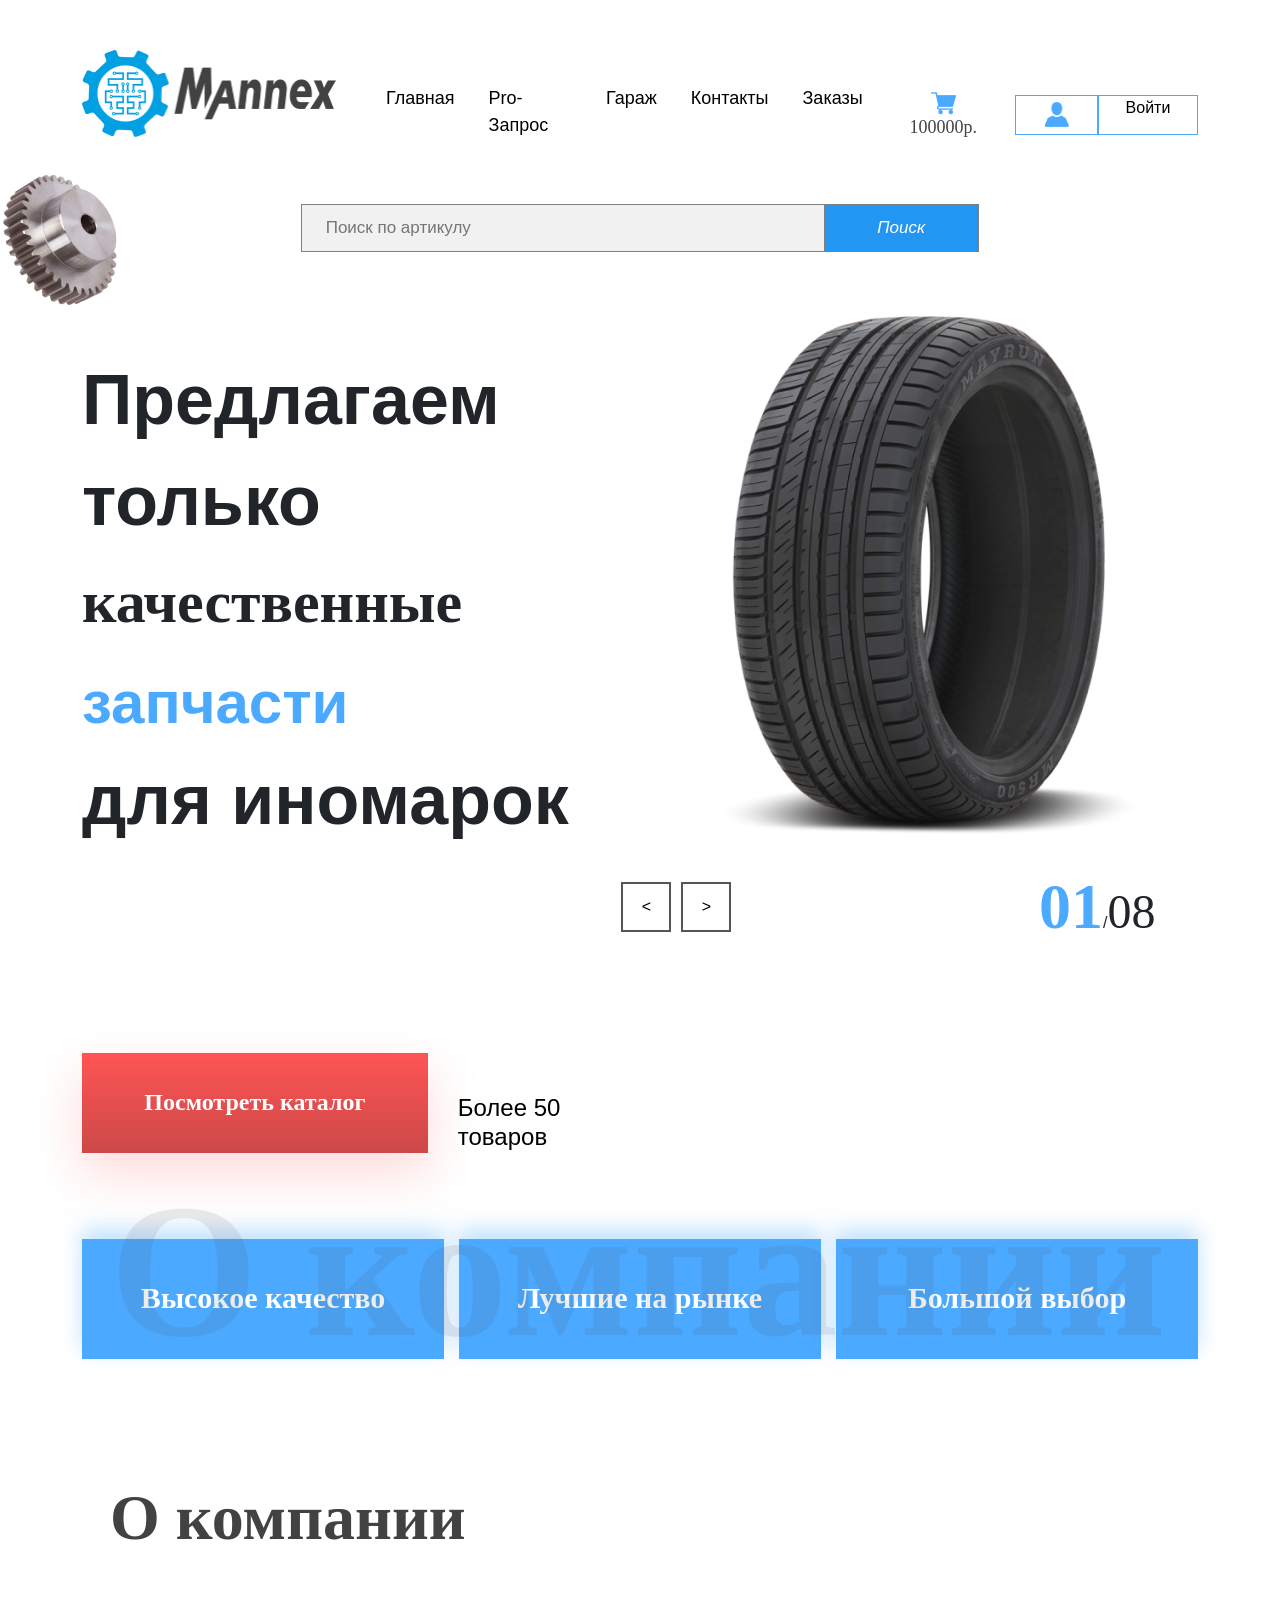
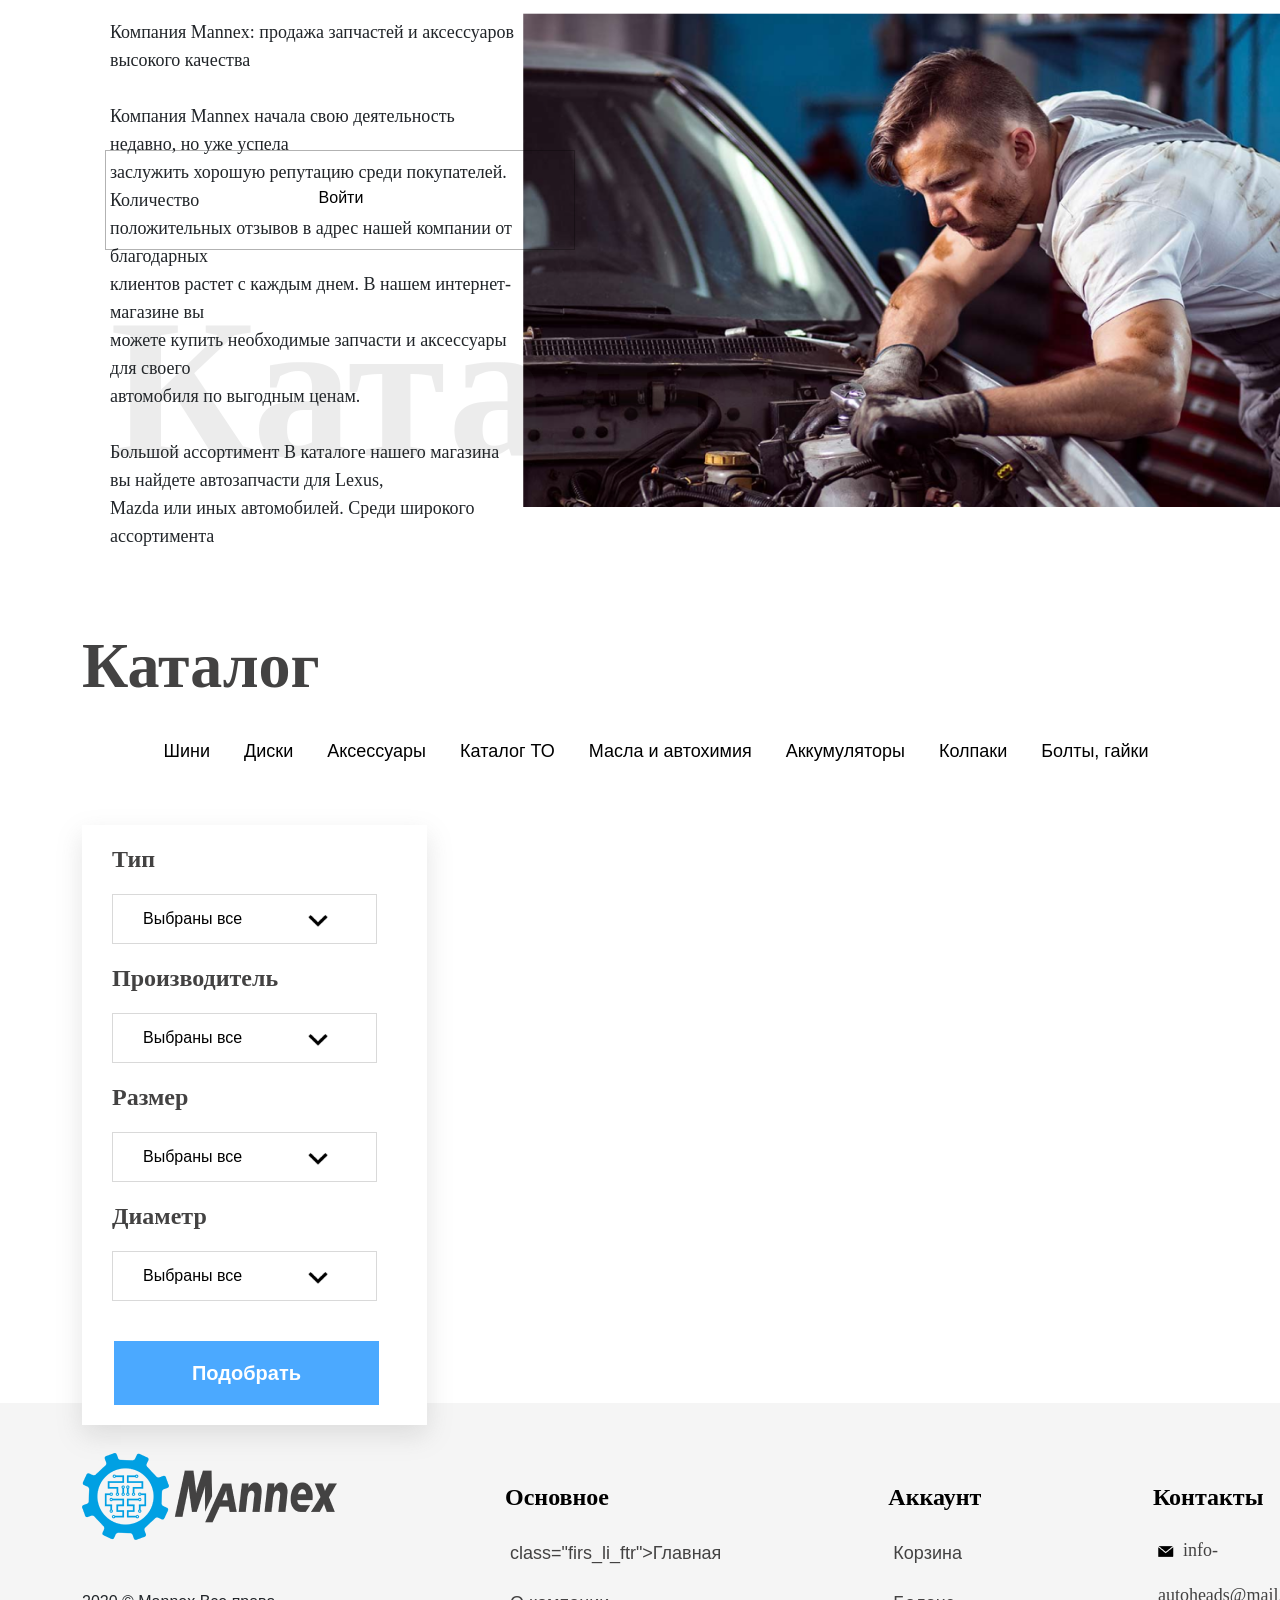
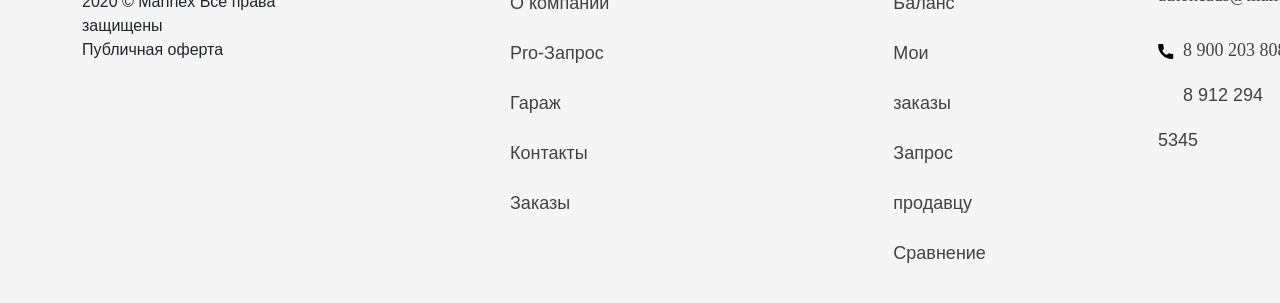
==== commit 10d01ff8: "mannex" ====
--- a/index.html
+++ b/index.html
@@ -18,8 +18,8 @@
                 </div>
                 <div class="items">
                     <ul>
-                        <a class="item_menu" href="/"><li>Главная</li></a>
-                        <a class="item_menu" href=""><li>Pro-Запрос</li></a>
+                        <a class="item_menu" href="./index.html"><li>Главная</li></a>
+                        <a class="item_menu" href="./index.html"><li>Pro-Запрос</li></a>
                         <a class="item_menu" href="./html/garage_input.html"><li>Гараж</li></a>
                         <a class="item_menu" href="./html/contact.html"> <li>Контакты </li></a>
                         <a class="item_menu" href="./html/empaty_basket.html"><li>Заказы</li></a>                    
@@ -277,7 +277,7 @@
         let sing=document.querySelector('.sing');
         sing.innerText=JSON.parse(localStorage.getItem('user')) ? JSON.parse(localStorage.getItem('user')).firstName :  'Войти'
   </script>
-<script src="./Js/script.js"></script>
+<script src="./ts/script.js"></script>
 
 </body>
 </html>
--- a/Css/homepage.css
+++ b/Css/homepage.css
@@ -1,6 +1,7 @@
 * {
   margin: 0;
   padding: 0;
+  font-family: sans-serif;
 }
 
 .head_menu {
